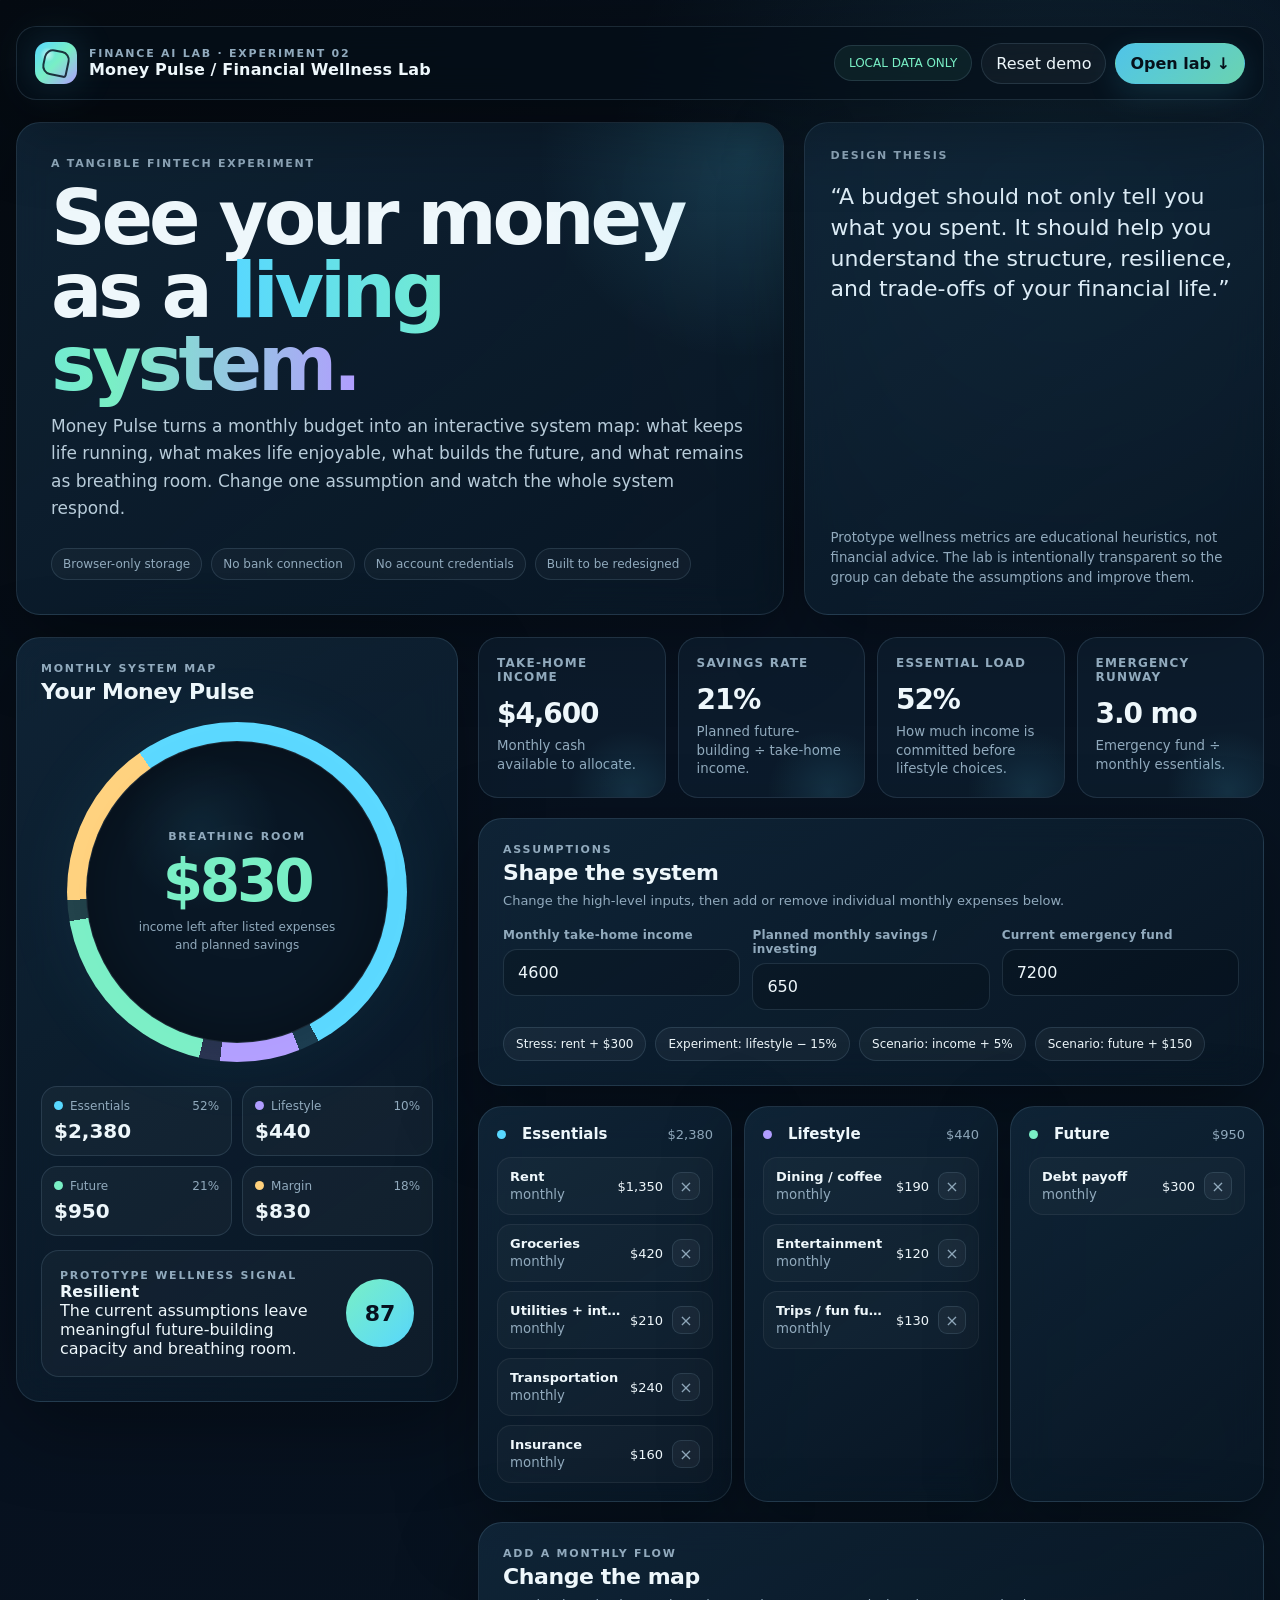
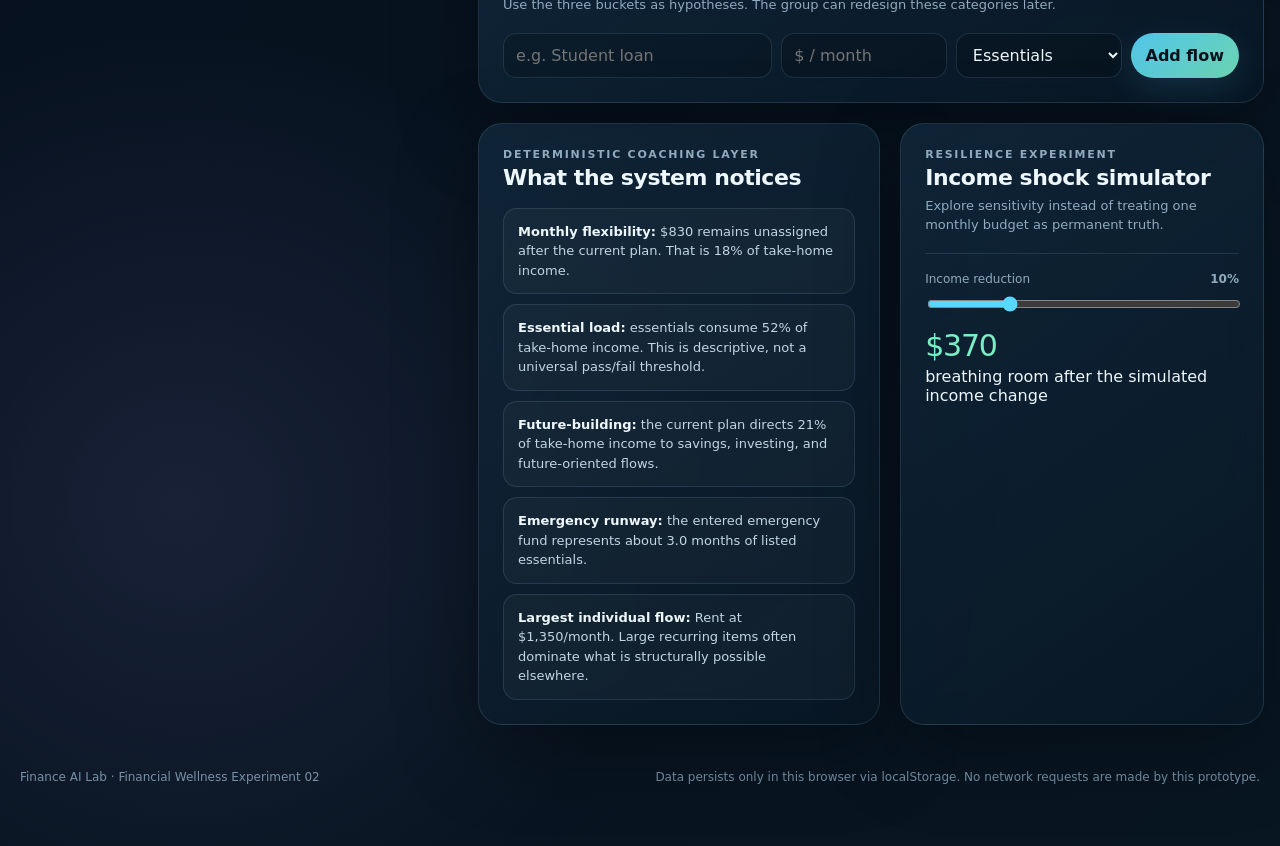
==== index.html @ 9031d6cf "Revive STOCKER with foolproof freshness checks and add Money Pulse GitHub Pages deployment" ====
<!doctype html>
<html lang="en">
<head>
  <meta charset="utf-8" />
  <meta name="viewport" content="width=device-width, initial-scale=1" />
  <meta http-equiv="refresh" content="0; url=projects/financial-wellness-lab/index.html" />
  <title>Finance AI Lab — Money Pulse</title>
  <style>
    body {
      background: #07111f;
      color: #eef7fb;
      font-family: system-ui, -apple-system, BlinkMacSystemFont, "Segoe UI", Roboto, sans-serif;
      display: flex;
      flex-direction: column;
      align-items: center;
      justify-content: center;
      height: 100vh;
      margin: 0;
      text-align: center;
    }
    a {
      color: #58d8ff;
      text-decoration: none;
      font-weight: 600;
    }
    a:hover {
      text-decoration: underline;
    }
  </style>
</head>
<body>
  <h1>Finance AI Lab</h1>
  <p>Redirecting to <a href="projects/financial-wellness-lab/index.html">Money Pulse (Financial Wellness Lab)</a>...</p>
</body>
</html>
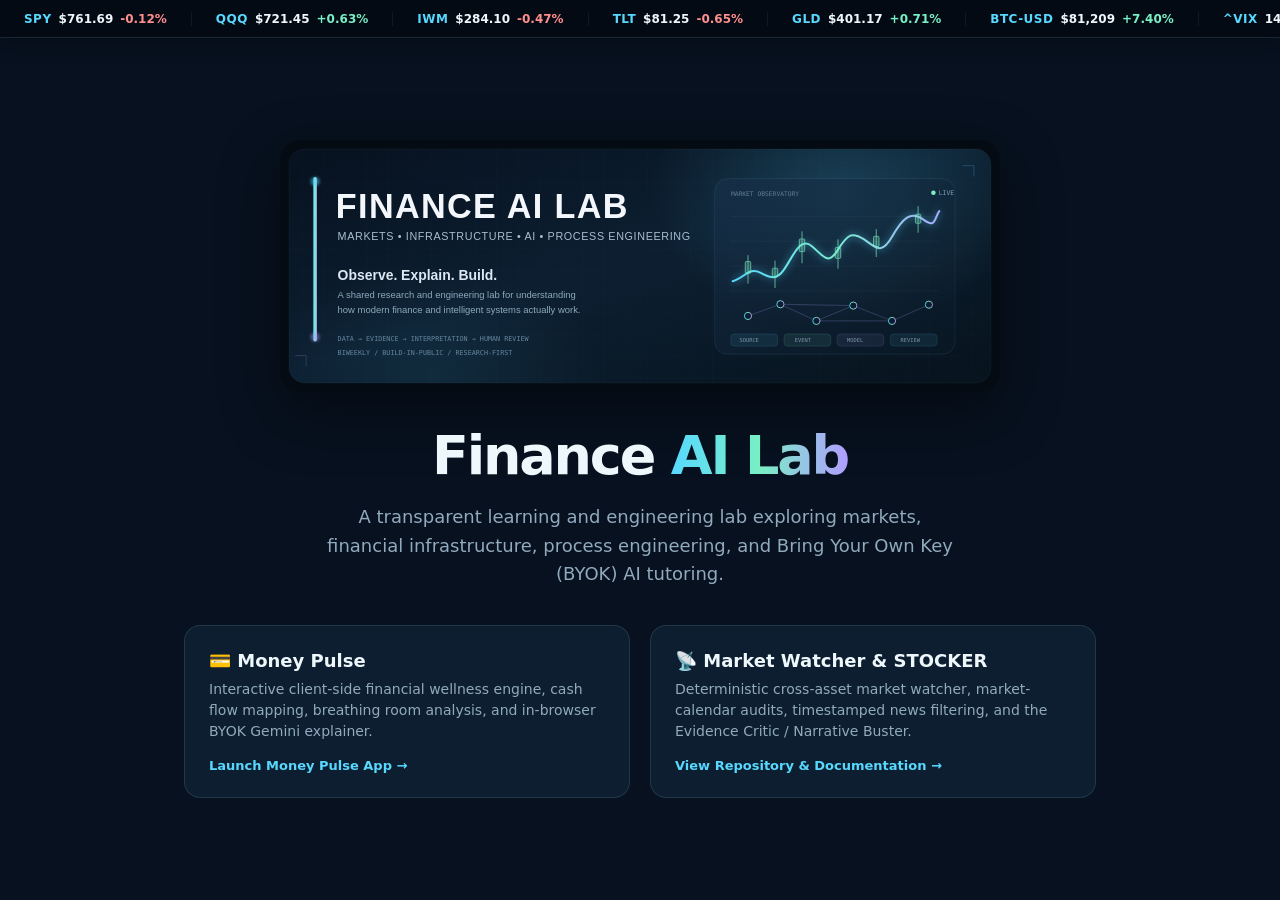
==== commit 65f4309a: "Preserve STOCKER codebase, add passive moving market ticker tape, and upgrade to modern Gemini model" ====
--- a/index.html
+++ b/index.html
@@ -3,33 +3,202 @@
 <head>
   <meta charset="utf-8" />
   <meta name="viewport" content="width=device-width, initial-scale=1" />
-  <meta http-equiv="refresh" content="0; url=projects/financial-wellness-lab/index.html" />
-  <title>Finance AI Lab — Money Pulse</title>
+  <title>Finance AI Lab — Markets, Infrastructure, AI & Engineering</title>
   <style>
+    :root {
+      --bg: #07111f;
+      --panel: rgba(16, 36, 54, 0.72);
+      --line: rgba(163, 203, 229, 0.14);
+      --text: #eef7fb;
+      --muted: #91aabd;
+      --cyan: #58d8ff;
+      --mint: #79efc5;
+      --violet: #b19dff;
+    }
+    * { box-sizing: border-box; }
     body {
-      background: #07111f;
-      color: #eef7fb;
+      background: var(--bg);
+      color: var(--text);
       font-family: system-ui, -apple-system, BlinkMacSystemFont, "Segoe UI", Roboto, sans-serif;
+      margin: 0;
+      min-height: 100vh;
       display: flex;
       flex-direction: column;
-      align-items: center;
+    }
+
+    /* Passive Moving Market Ticker Tape */
+    .ticker-wrap {
+      width: 100%;
+      overflow: hidden;
+      background: rgba(4, 10, 18, 0.95);
+      border-bottom: 1px solid var(--line);
+      height: 38px;
+      display: flex;
+      align-items: center;
+      position: sticky;
+      top: 0;
+      z-index: 100;
+      box-shadow: 0 4px 20px rgba(0,0,0,0.35);
+    }
+    .ticker-move {
+      display: flex;
+      white-space: nowrap;
+      animation: tickerSlide 35s linear infinite;
+    }
+    .ticker-wrap:hover .ticker-move {
+      animation-play-state: paused;
+    }
+    @keyframes tickerSlide {
+      0% { transform: translateX(0); }
+      100% { transform: translateX(-50%); }
+    }
+    .ticker-item {
+      display: inline-flex;
+      align-items: center;
+      gap: 7px;
+      padding: 0 24px;
+      font-size: 12px;
+      font-weight: 600;
+      border-right: 1px solid rgba(255,255,255,0.06);
+    }
+    .ticker-sym {
+      color: var(--cyan);
+      font-weight: 800;
+      letter-spacing: 0.04em;
+    }
+    .negative { color: #ff8e8e; }
+    .positive { color: #79efc5; }
+
+    .hub-container {
+      max-width: 960px;
+      margin: 0 auto;
+      padding: 48px 24px;
+      display: flex;
+      flex-direction: column;
+      align-items: center;
+      text-align: center;
+      flex: 1;
       justify-content: center;
-      height: 100vh;
+    }
+    .banner {
+      width: 100%;
+      max-width: 720px;
+      border-radius: 20px;
+      margin-bottom: 32px;
+      box-shadow: 0 20px 60px rgba(0,0,0,0.4);
+    }
+    h1 {
+      font-size: clamp(32px, 5vw, 54px);
+      letter-spacing: -0.04em;
+      margin: 0 0 16px;
+    }
+    .gradient-text {
+      background: linear-gradient(90deg, var(--cyan), var(--mint) 50%, var(--violet));
+      -webkit-background-clip: text;
+      background-clip: text;
+      color: transparent;
+    }
+    p.sub {
+      font-size: 18px;
+      color: var(--muted);
+      max-width: 640px;
+      line-height: 1.6;
+      margin: 0 0 36px;
+    }
+    .grid {
+      display: grid;
+      grid-template-columns: repeat(auto-fit, minmax(280px, 1fr));
+      gap: 20px;
+      width: 100%;
+      text-align: left;
+    }
+    .card {
+      background: var(--panel);
+      border: 1px solid var(--line);
+      border-radius: 16px;
+      padding: 24px;
+      text-decoration: none;
+      color: inherit;
+      transition: all 0.25s ease;
+      display: flex;
+      flex-direction: column;
+      justify-content: space-between;
+    }
+    .card:hover {
+      border-color: var(--cyan);
+      transform: translateY(-3px);
+      box-shadow: 0 12px 30px rgba(88,216,255,0.12);
+    }
+    .card h3 {
+      margin: 0 0 8px;
+      color: var(--text);
+      font-size: 18px;
+      display: flex;
+      align-items: center;
+      gap: 8px;
+    }
+    .card p {
       margin: 0;
-      text-align: center;
-    }
-    a {
-      color: #58d8ff;
-      text-decoration: none;
+      color: var(--muted);
+      font-size: 14px;
+      line-height: 1.5;
+    }
+    .card-footer {
+      margin-top: 16px;
+      font-size: 13px;
+      color: var(--cyan);
       font-weight: 600;
-    }
-    a:hover {
-      text-decoration: underline;
     }
   </style>
 </head>
 <body>
-  <h1>Finance AI Lab</h1>
-  <p>Redirecting to <a href="projects/financial-wellness-lab/index.html">Money Pulse (Financial Wellness Lab)</a>...</p>
+
+  <!-- Passive Moving Market Ticker Tape -->
+  <div class="ticker-wrap" aria-label="Live Market Ticker">
+    <div class="ticker-move" id="tickerMove">
+      <div class="ticker-item"><span class="ticker-sym">SPY</span> <span>$761.69</span> <span class="negative">-0.12%</span></div>
+      <div class="ticker-item"><span class="ticker-sym">QQQ</span> <span>$721.45</span> <span class="positive">+0.63%</span></div>
+      <div class="ticker-item"><span class="ticker-sym">IWM</span> <span>$284.10</span> <span class="negative">-0.47%</span></div>
+      <div class="ticker-item"><span class="ticker-sym">TLT</span> <span>$81.25</span> <span class="negative">-0.65%</span></div>
+      <div class="ticker-item"><span class="ticker-sym">GLD</span> <span>$401.17</span> <span class="positive">+0.71%</span></div>
+      <div class="ticker-item"><span class="ticker-sym">BTC-USD</span> <span>$81,209</span> <span class="positive">+7.40%</span></div>
+      <div class="ticker-item"><span class="ticker-sym">^VIX</span> <span>14.81</span> <span class="positive">-4.08%</span></div>
+      <!-- Duplicate loop for smooth infinite scroll -->
+      <div class="ticker-item"><span class="ticker-sym">SPY</span> <span>$761.69</span> <span class="negative">-0.12%</span></div>
+      <div class="ticker-item"><span class="ticker-sym">QQQ</span> <span>$721.45</span> <span class="positive">+0.63%</span></div>
+      <div class="ticker-item"><span class="ticker-sym">IWM</span> <span>$284.10</span> <span class="negative">-0.47%</span></div>
+      <div class="ticker-item"><span class="ticker-sym">TLT</span> <span>$81.25</span> <span class="negative">-0.65%</span></div>
+      <div class="ticker-item"><span class="ticker-sym">GLD</span> <span>$401.17</span> <span class="positive">+0.71%</span></div>
+      <div class="ticker-item"><span class="ticker-sym">BTC-USD</span> <span>$81,209</span> <span class="positive">+7.40%</span></div>
+      <div class="ticker-item"><span class="ticker-sym">^VIX</span> <span>14.81</span> <span class="positive">-4.08%</span></div>
+    </div>
+  </div>
+
+  <div class="hub-container">
+    <img class="banner" src="assets/finance-ai-lab-banner.svg" alt="Finance AI Lab Banner" />
+    <h1>Finance <span class="gradient-text">AI Lab</span></h1>
+    <p class="sub">
+      A transparent learning and engineering lab exploring markets, financial infrastructure, process engineering, and Bring Your Own Key (BYOK) AI tutoring.
+    </p>
+
+    <div class="grid">
+      <a class="card" href="projects/financial-wellness-lab/index.html">
+        <div>
+          <h3>💳 Money Pulse</h3>
+          <p>Interactive client-side financial wellness engine, cash flow mapping, breathing room analysis, and in-browser BYOK Gemini explainer.</p>
+        </div>
+        <div class="card-footer">Launch Money Pulse App &rarr;</div>
+      </a>
+
+      <a class="card" href="https://github.com/Luisv8181/Finance-ai-lab">
+        <div>
+          <h3>📡 Market Watcher & STOCKER</h3>
+          <p>Deterministic cross-asset market watcher, market-calendar audits, timestamped news filtering, and the Evidence Critic / Narrative Buster.</p>
+        </div>
+        <div class="card-footer">View Repository & Documentation &rarr;</div>
+      </a>
+    </div>
+  </div>
+
 </body>
 </html>
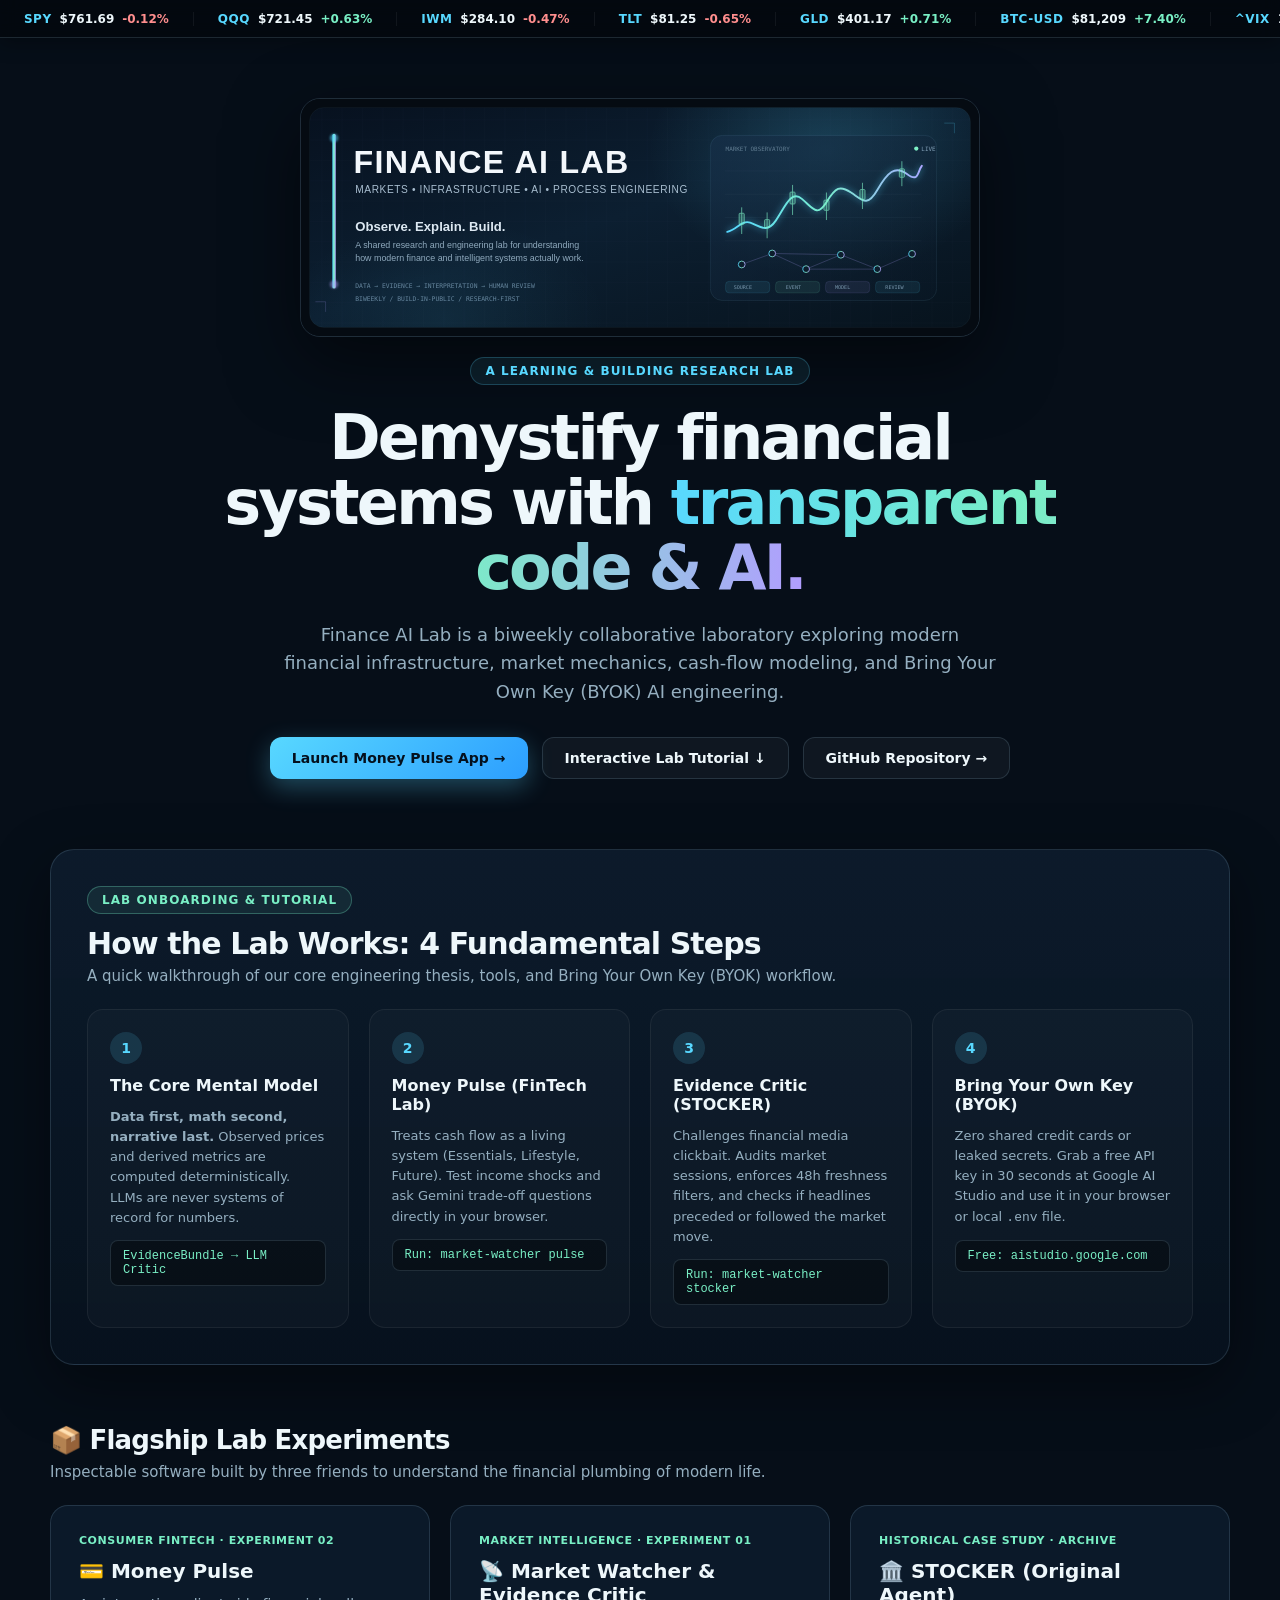
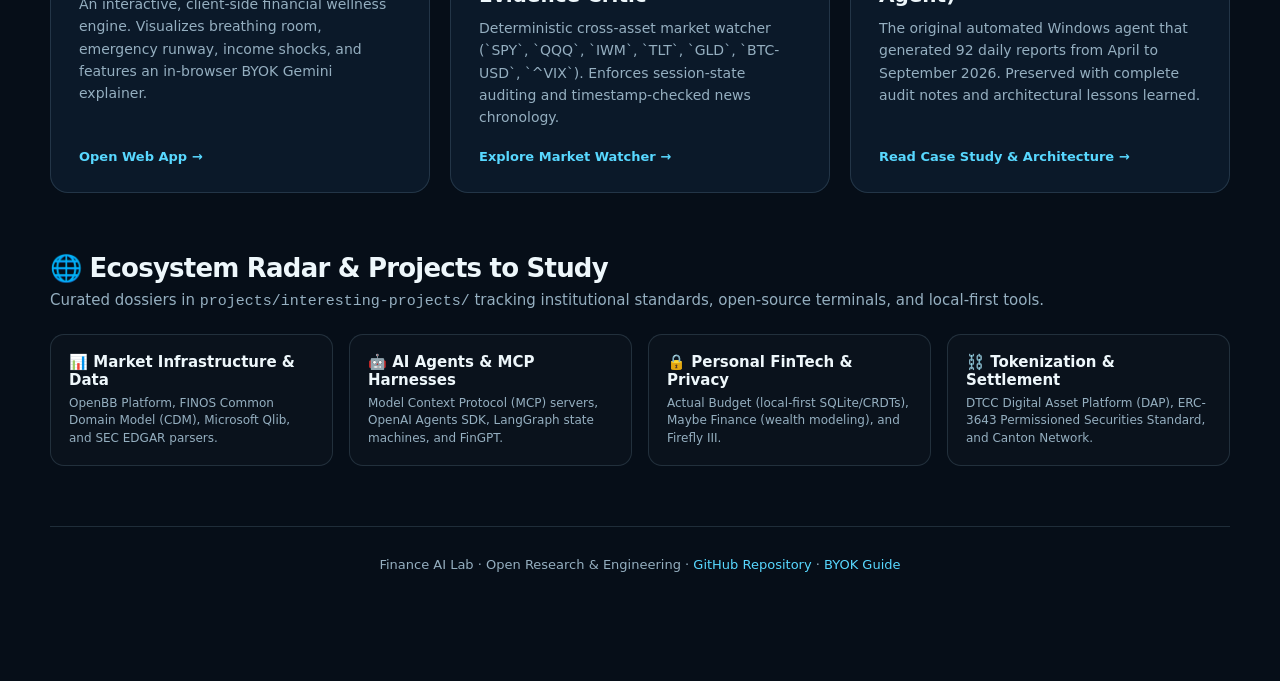
==== commit 79a478d8: "Merge pull request #13 from Luisv8181/feature/onboarding-tutorial-and-ecosystem-projects Add interac" ====
--- a/index.html
+++ b/index.html
@@ -3,34 +3,43 @@
 <head>
   <meta charset="utf-8" />
   <meta name="viewport" content="width=device-width, initial-scale=1" />
+  <meta name="description" content="Finance AI Lab — Educational research lab exploring financial technology, market mechanics, and Bring Your Own Key (BYOK) AI engineering." />
   <title>Finance AI Lab — Markets, Infrastructure, AI & Engineering</title>
   <style>
     :root {
-      --bg: #07111f;
-      --panel: rgba(16, 36, 54, 0.72);
-      --line: rgba(163, 203, 229, 0.14);
+      --bg: #060e18;
+      --bg-alt: #0a1624;
+      --panel: rgba(14, 30, 48, 0.76);
+      --panel-hover: rgba(20, 44, 70, 0.88);
+      --line: rgba(163, 203, 229, 0.16);
+      --line-bright: rgba(88, 216, 255, 0.4);
       --text: #eef7fb;
-      --muted: #91aabd;
+      --muted: #95afc0;
       --cyan: #58d8ff;
       --mint: #79efc5;
       --violet: #b19dff;
+      --amber: #ffd17c;
+      --red: #ff8e8e;
+      --radius: 18px;
     }
     * { box-sizing: border-box; }
+    html { scroll-behavior: smooth; }
     body {
       background: var(--bg);
       color: var(--text);
-      font-family: system-ui, -apple-system, BlinkMacSystemFont, "Segoe UI", Roboto, sans-serif;
+      font-family: Inter, system-ui, -apple-system, BlinkMacSystemFont, "Segoe UI", Roboto, sans-serif;
       margin: 0;
       min-height: 100vh;
       display: flex;
       flex-direction: column;
+      overflow-x: hidden;
     }
 
     /* Passive Moving Market Ticker Tape */
     .ticker-wrap {
       width: 100%;
       overflow: hidden;
-      background: rgba(4, 10, 18, 0.95);
+      background: rgba(4, 9, 15, 0.96);
       border-bottom: 1px solid var(--line);
       height: 38px;
       display: flex;
@@ -38,6 +47,7 @@
       position: sticky;
       top: 0;
       z-index: 100;
+      backdrop-filter: blur(8px);
       box-shadow: 0 4px 20px rgba(0,0,0,0.35);
     }
     .ticker-move {
@@ -55,7 +65,7 @@
     .ticker-item {
       display: inline-flex;
       align-items: center;
-      gap: 7px;
+      gap: 8px;
       padding: 0 24px;
       font-size: 12px;
       font-weight: 600;
@@ -66,31 +76,54 @@
       font-weight: 800;
       letter-spacing: 0.04em;
     }
-    .negative { color: #ff8e8e; }
-    .positive { color: #79efc5; }
-
-    .hub-container {
-      max-width: 960px;
+    .negative { color: var(--red); }
+    .positive { color: var(--mint); }
+
+    .shell {
+      width: min(100% - 32px, 1180px);
       margin: 0 auto;
-      padding: 48px 24px;
+      padding: 40px 0 80px;
       display: flex;
       flex-direction: column;
+      gap: 60px;
+    }
+
+    /* Hero Section */
+    .hero {
+      display: flex;
+      flex-direction: column;
       align-items: center;
       text-align: center;
-      flex: 1;
-      justify-content: center;
+      gap: 20px;
+      padding: 20px 0 10px;
     }
     .banner {
       width: 100%;
-      max-width: 720px;
+      max-width: 680px;
       border-radius: 20px;
-      margin-bottom: 32px;
-      box-shadow: 0 20px 60px rgba(0,0,0,0.4);
+      box-shadow: 0 24px 70px rgba(0,0,0,0.5);
+      border: 1px solid var(--line);
+    }
+    .eyebrow {
+      display: inline-flex;
+      align-items: center;
+      gap: 8px;
+      font-size: 12px;
+      font-weight: 750;
+      text-transform: uppercase;
+      letter-spacing: 0.09em;
+      color: var(--cyan);
+      background: rgba(88, 216, 255, 0.08);
+      border: 1px solid rgba(88, 216, 255, 0.22);
+      padding: 6px 14px;
+      border-radius: 999px;
     }
     h1 {
-      font-size: clamp(32px, 5vw, 54px);
-      letter-spacing: -0.04em;
-      margin: 0 0 16px;
+      font-size: clamp(34px, 5.5vw, 62px);
+      line-height: 1.05;
+      letter-spacing: -0.045em;
+      margin: 0;
+      max-width: 860px;
     }
     .gradient-text {
       background: linear-gradient(90deg, var(--cyan), var(--mint) 50%, var(--violet));
@@ -98,62 +131,224 @@
       background-clip: text;
       color: transparent;
     }
-    p.sub {
+    p.lede {
       font-size: 18px;
       color: var(--muted);
-      max-width: 640px;
+      max-width: 720px;
       line-height: 1.6;
-      margin: 0 0 36px;
-    }
-    .grid {
+      margin: 0;
+    }
+    .hero-actions {
+      display: flex;
+      gap: 14px;
+      flex-wrap: wrap;
+      justify-content: center;
+      margin-top: 10px;
+    }
+    .btn {
+      display: inline-flex;
+      align-items: center;
+      gap: 8px;
+      padding: 12px 22px;
+      border-radius: 12px;
+      font-size: 14px;
+      font-weight: 700;
+      text-decoration: none;
+      transition: all 0.2s ease;
+      cursor: pointer;
+    }
+    .btn-primary {
+      background: linear-gradient(135deg, var(--cyan), #2c9eff);
+      color: #04101d;
+      box-shadow: 0 8px 24px rgba(88, 216, 255, 0.3);
+    }
+    .btn-primary:hover {
+      transform: translateY(-2px);
+      box-shadow: 0 12px 30px rgba(88, 216, 255, 0.45);
+    }
+    .btn-secondary {
+      background: rgba(255,255,255,0.04);
+      color: var(--text);
+      border: 1px solid var(--line);
+    }
+    .btn-secondary:hover {
+      background: rgba(255,255,255,0.08);
+      border-color: var(--line-bright);
+      transform: translateY(-2px);
+    }
+
+    /* Core Labs Grid */
+    .section-title {
+      font-size: 26px;
+      font-weight: 800;
+      letter-spacing: -0.03em;
+      margin: 0 0 8px;
+      display: flex;
+      align-items: center;
+      gap: 12px;
+    }
+    .section-sub {
+      color: var(--muted);
+      font-size: 15px;
+      margin: 0 0 24px;
+    }
+    .cards-grid {
       display: grid;
-      grid-template-columns: repeat(auto-fit, minmax(280px, 1fr));
+      grid-template-columns: repeat(auto-fit, minmax(320px, 1fr));
       gap: 20px;
-      width: 100%;
-      text-align: left;
     }
     .card {
       background: var(--panel);
       border: 1px solid var(--line);
-      border-radius: 16px;
-      padding: 24px;
+      border-radius: var(--radius);
+      padding: 28px;
+      display: flex;
+      flex-direction: column;
+      justify-content: space-between;
       text-decoration: none;
       color: inherit;
       transition: all 0.25s ease;
+      backdrop-filter: blur(12px);
+    }
+    .card:hover {
+      background: var(--panel-hover);
+      border-color: var(--cyan);
+      transform: translateY(-4px);
+      box-shadow: 0 16px 40px rgba(0,0,0,0.4);
+    }
+    .card-badge {
+      font-size: 11px;
+      font-weight: 800;
+      letter-spacing: 0.05em;
+      text-transform: uppercase;
+      color: var(--mint);
+      margin-bottom: 12px;
+    }
+    .card h3 {
+      font-size: 20px;
+      margin: 0 0 10px;
+      color: var(--text);
+    }
+    .card p {
+      font-size: 14px;
+      line-height: 1.6;
+      color: var(--muted);
+      margin: 0 0 20px;
+    }
+    .card-link {
+      font-size: 13px;
+      font-weight: 750;
+      color: var(--cyan);
+      display: inline-flex;
+      align-items: center;
+      gap: 6px;
+    }
+
+    /* Interactive Tutorial / Onboarding */
+    .tutorial-container {
+      background: linear-gradient(180deg, rgba(14, 30, 48, 0.8), rgba(7, 18, 30, 0.95));
+      border: 1px solid var(--line);
+      border-radius: 24px;
+      padding: 36px;
+      box-shadow: 0 20px 60px rgba(0,0,0,0.4);
+    }
+    .step-grid {
+      display: grid;
+      grid-template-columns: repeat(auto-fit, minmax(250px, 1fr));
+      gap: 20px;
+      margin-top: 24px;
+    }
+    .step-card {
+      background: rgba(255,255,255,0.025);
+      border: 1px solid rgba(255,255,255,0.06);
+      border-radius: 16px;
+      padding: 22px;
       display: flex;
       flex-direction: column;
-      justify-content: space-between;
-    }
-    .card:hover {
+      gap: 12px;
+    }
+    .step-num {
+      width: 32px;
+      height: 32px;
+      border-radius: 50%;
+      background: rgba(88,216,255,0.14);
+      color: var(--cyan);
+      display: flex;
+      align-items: center;
+      justify-content: center;
+      font-weight: 800;
+      font-size: 14px;
+    }
+    .step-card h4 {
+      margin: 0;
+      font-size: 16px;
+      color: var(--text);
+    }
+    .step-card p {
+      margin: 0;
+      font-size: 13px;
+      line-height: 1.55;
+      color: var(--muted);
+    }
+    .code-box {
+      background: rgba(0,0,0,0.36);
+      border: 1px solid var(--line);
+      border-radius: 8px;
+      padding: 8px 12px;
+      font-family: monospace;
+      font-size: 12px;
+      color: var(--mint);
+      overflow-x: auto;
+    }
+
+    /* Ecosystem Radar Cards */
+    .radar-list {
+      display: grid;
+      grid-template-columns: repeat(auto-fit, minmax(260px, 1fr));
+      gap: 16px;
+      margin-top: 18px;
+    }
+    .radar-item {
+      background: rgba(255,255,255,0.02);
+      border: 1px solid var(--line);
+      border-radius: 14px;
+      padding: 18px;
+      text-decoration: none;
+      color: inherit;
+      transition: all 0.2s ease;
+    }
+    .radar-item:hover {
+      background: rgba(255,255,255,0.05);
       border-color: var(--cyan);
-      transform: translateY(-3px);
-      box-shadow: 0 12px 30px rgba(88,216,255,0.12);
-    }
-    .card h3 {
-      margin: 0 0 8px;
+      transform: translateY(-2px);
+    }
+    .radar-item strong {
+      display: block;
+      font-size: 15px;
       color: var(--text);
-      font-size: 18px;
-      display: flex;
-      align-items: center;
-      gap: 8px;
-    }
-    .card p {
-      margin: 0;
+      margin-bottom: 6px;
+    }
+    .radar-item span {
+      font-size: 12px;
       color: var(--muted);
-      font-size: 14px;
-      line-height: 1.5;
-    }
-    .card-footer {
-      margin-top: 16px;
+      line-height: 1.45;
+      display: block;
+    }
+
+    footer {
+      border-top: 1px solid var(--line);
+      padding: 30px 0;
+      text-align: center;
+      color: var(--muted);
       font-size: 13px;
-      color: var(--cyan);
-      font-weight: 600;
-    }
+    }
+    footer a { color: var(--cyan); text-decoration: none; }
+    footer a:hover { text-decoration: underline; }
   </style>
 </head>
 <body>
 
-  <!-- Passive Moving Market Ticker Tape -->
+  <!-- Passive Moving Live Market Ticker Tape -->
   <div class="ticker-wrap" aria-label="Live Market Ticker">
     <div class="ticker-move" id="tickerMove">
       <div class="ticker-item"><span class="ticker-sym">SPY</span> <span>$761.69</span> <span class="negative">-0.12%</span></div>
@@ -163,7 +358,7 @@
       <div class="ticker-item"><span class="ticker-sym">GLD</span> <span>$401.17</span> <span class="positive">+0.71%</span></div>
       <div class="ticker-item"><span class="ticker-sym">BTC-USD</span> <span>$81,209</span> <span class="positive">+7.40%</span></div>
       <div class="ticker-item"><span class="ticker-sym">^VIX</span> <span>14.81</span> <span class="positive">-4.08%</span></div>
-      <!-- Duplicate loop for smooth infinite scroll -->
+      <!-- Duplicate for infinite marquee loop -->
       <div class="ticker-item"><span class="ticker-sym">SPY</span> <span>$761.69</span> <span class="negative">-0.12%</span></div>
       <div class="ticker-item"><span class="ticker-sym">QQQ</span> <span>$721.45</span> <span class="positive">+0.63%</span></div>
       <div class="ticker-item"><span class="ticker-sym">IWM</span> <span>$284.10</span> <span class="negative">-0.47%</span></div>
@@ -174,30 +369,142 @@
     </div>
   </div>
 
-  <div class="hub-container">
-    <img class="banner" src="assets/finance-ai-lab-banner.svg" alt="Finance AI Lab Banner" />
-    <h1>Finance <span class="gradient-text">AI Lab</span></h1>
-    <p class="sub">
-      A transparent learning and engineering lab exploring markets, financial infrastructure, process engineering, and Bring Your Own Key (BYOK) AI tutoring.
-    </p>
-
-    <div class="grid">
-      <a class="card" href="projects/financial-wellness-lab/index.html">
-        <div>
-          <h3>💳 Money Pulse</h3>
-          <p>Interactive client-side financial wellness engine, cash flow mapping, breathing room analysis, and in-browser BYOK Gemini explainer.</p>
+  <div class="shell">
+    
+    <!-- Hero Header -->
+    <section class="hero">
+      <img class="banner" src="assets/finance-ai-lab-banner.svg" alt="Finance AI Lab Banner" />
+      <div class="eyebrow">A Learning & Building Research Lab</div>
+      <h1>Demystify financial systems with <span class="gradient-text">transparent code & AI.</span></h1>
+      <p class="lede">
+        Finance AI Lab is a biweekly collaborative laboratory exploring modern financial infrastructure,
+        market mechanics, cash-flow modeling, and Bring Your Own Key (BYOK) AI engineering.
+      </p>
+      <div class="hero-actions">
+        <a class="btn btn-primary" href="projects/financial-wellness-lab/index.html">Launch Money Pulse App &rarr;</a>
+        <a class="btn btn-secondary" href="#onboarding">Interactive Lab Tutorial &darr;</a>
+        <a class="btn btn-secondary" href="https://github.com/Luisv8181/Finance-ai-lab" target="_blank" rel="noopener">GitHub Repository &rarr;</a>
+      </div>
+    </section>
+
+    <!-- Interactive Onboarding & Tutorial Walkthrough -->
+    <section class="tutorial-container" id="onboarding">
+      <div class="eyebrow" style="color: var(--mint); border-color: rgba(121, 239, 197, 0.3); background: rgba(121, 239, 197, 0.08);">Lab Onboarding & Tutorial</div>
+      <h2 style="font-size: 30px; letter-spacing: -0.03em; margin: 12px 0 6px;">How the Lab Works: 4 Fundamental Steps</h2>
+      <p style="color: var(--muted); margin: 0; font-size: 15px;">A quick walkthrough of our core engineering thesis, tools, and Bring Your Own Key (BYOK) workflow.</p>
+
+      <div class="step-grid">
+        <div class="step-card">
+          <div class="step-num">1</div>
+          <h4>The Core Mental Model</h4>
+          <p>
+            <strong>Data first, math second, narrative last.</strong> Observed prices and derived metrics are computed deterministically. LLMs are never systems of record for numbers.
+          </p>
+          <div class="code-box">EvidenceBundle &rarr; LLM Critic</div>
         </div>
-        <div class="card-footer">Launch Money Pulse App &rarr;</div>
-      </a>
-
-      <a class="card" href="https://github.com/Luisv8181/Finance-ai-lab">
-        <div>
-          <h3>📡 Market Watcher & STOCKER</h3>
-          <p>Deterministic cross-asset market watcher, market-calendar audits, timestamped news filtering, and the Evidence Critic / Narrative Buster.</p>
+
+        <div class="step-card">
+          <div class="step-num">2</div>
+          <h4>Money Pulse (FinTech Lab)</h4>
+          <p>
+            Treats cash flow as a living system (Essentials, Lifestyle, Future). Test income shocks and ask Gemini trade-off questions directly in your browser.
+          </p>
+          <div class="code-box">Run: market-watcher pulse</div>
         </div>
-        <div class="card-footer">View Repository & Documentation &rarr;</div>
-      </a>
-    </div>
+
+        <div class="step-card">
+          <div class="step-num">3</div>
+          <h4>Evidence Critic (STOCKER)</h4>
+          <p>
+            Challenges financial media clickbait. Audits market sessions, enforces 48h freshness filters, and checks if headlines preceded or followed the market move.
+          </p>
+          <div class="code-box">Run: market-watcher stocker</div>
+        </div>
+
+        <div class="step-card">
+          <div class="step-num">4</div>
+          <h4>Bring Your Own Key (BYOK)</h4>
+          <p>
+            Zero shared credit cards or leaked secrets. Grab a free API key in 30 seconds at Google AI Studio and use it in your browser or local <code>.env</code> file.
+          </p>
+          <div class="code-box">Free: aistudio.google.com</div>
+        </div>
+      </div>
+    </section>
+
+    <!-- Flagship Projects Section -->
+    <section>
+      <div class="section-title">📦 Flagship Lab Experiments</div>
+      <div class="section-sub">Inspectable software built by three friends to understand the financial plumbing of modern life.</div>
+
+      <div class="cards-grid">
+        <a class="card" href="projects/financial-wellness-lab/index.html">
+          <div>
+            <div class="card-badge">Consumer FinTech · Experiment 02</div>
+            <h3>💳 Money Pulse</h3>
+            <p>
+              An interactive, client-side financial wellness engine. Visualizes breathing room, emergency runway, income shocks, and features an in-browser BYOK Gemini explainer.
+            </p>
+          </div>
+          <div class="card-link">Open Web App &rarr;</div>
+        </a>
+
+        <a class="card" href="https://github.com/Luisv8181/Finance-ai-lab/tree/main/projects/market-watcher">
+          <div>
+            <div class="card-badge">Market Intelligence · Experiment 01</div>
+            <h3>📡 Market Watcher & Evidence Critic</h3>
+            <p>
+              Deterministic cross-asset market watcher (`SPY`, `QQQ`, `IWM`, `TLT`, `GLD`, `BTC-USD`, `^VIX`). Enforces session-state auditing and timestamp-checked news chronology.
+            </p>
+          </div>
+          <div class="card-link">Explore Market Watcher &rarr;</div>
+        </a>
+
+        <a class="card" href="https://github.com/Luisv8181/Finance-ai-lab/tree/main/projects/stocker">
+          <div>
+            <div class="card-badge">Historical Case Study · Archive</div>
+            <h3>🏛️ STOCKER (Original Agent)</h3>
+            <p>
+              The original automated Windows agent that generated 92 daily reports from April to September 2026. Preserved with complete audit notes and architectural lessons learned.
+            </p>
+          </div>
+          <div class="card-link">Read Case Study & Architecture &rarr;</div>
+        </a>
+      </div>
+    </section>
+
+    <!-- Ecosystem & External Radar Section -->
+    <section>
+      <div class="section-title">🌐 Ecosystem Radar & Projects to Study</div>
+      <div class="section-sub">Curated dossiers in <code>projects/interesting-projects/</code> tracking institutional standards, open-source terminals, and local-first tools.</div>
+
+      <div class="radar-list">
+        <a class="radar-item" href="https://github.com/Luisv8181/Finance-ai-lab/blob/main/projects/interesting-projects/market-infrastructure.md" target="_blank" rel="noopener">
+          <strong>📊 Market Infrastructure & Data</strong>
+          <span>OpenBB Platform, FINOS Common Domain Model (CDM), Microsoft Qlib, and SEC EDGAR parsers.</span>
+        </a>
+
+        <a class="radar-item" href="https://github.com/Luisv8181/Finance-ai-lab/blob/main/projects/interesting-projects/ai-agents-and-mcp.md" target="_blank" rel="noopener">
+          <strong>🤖 AI Agents & MCP Harnesses</strong>
+          <span>Model Context Protocol (MCP) servers, OpenAI Agents SDK, LangGraph state machines, and FinGPT.</span>
+        </a>
+
+        <a class="radar-item" href="https://github.com/Luisv8181/Finance-ai-lab/blob/main/projects/interesting-projects/personal-fintech-and-privacy.md" target="_blank" rel="noopener">
+          <strong>🔒 Personal FinTech & Privacy</strong>
+          <span>Actual Budget (local-first SQLite/CRDTs), Maybe Finance (wealth modeling), and Firefly III.</span>
+        </a>
+
+        <a class="radar-item" href="https://github.com/Luisv8181/Finance-ai-lab/blob/main/projects/interesting-projects/tokenization-and-settlement.md" target="_blank" rel="noopener">
+          <strong>⛓️ Tokenization & Settlement</strong>
+          <span>DTCC Digital Asset Platform (DAP), ERC-3643 Permissioned Securities Standard, and Canton Network.</span>
+        </a>
+      </div>
+    </section>
+
+    <footer>
+      <span>Finance AI Lab · Open Research & Engineering · <a href="https://github.com/Luisv8181/Finance-ai-lab">GitHub Repository</a> · <a href="https://github.com/Luisv8181/Finance-ai-lab/blob/main/docs/BYOK_GUIDE.md">BYOK Guide</a></span>
+    </footer>
+
   </div>
 
 </body>
